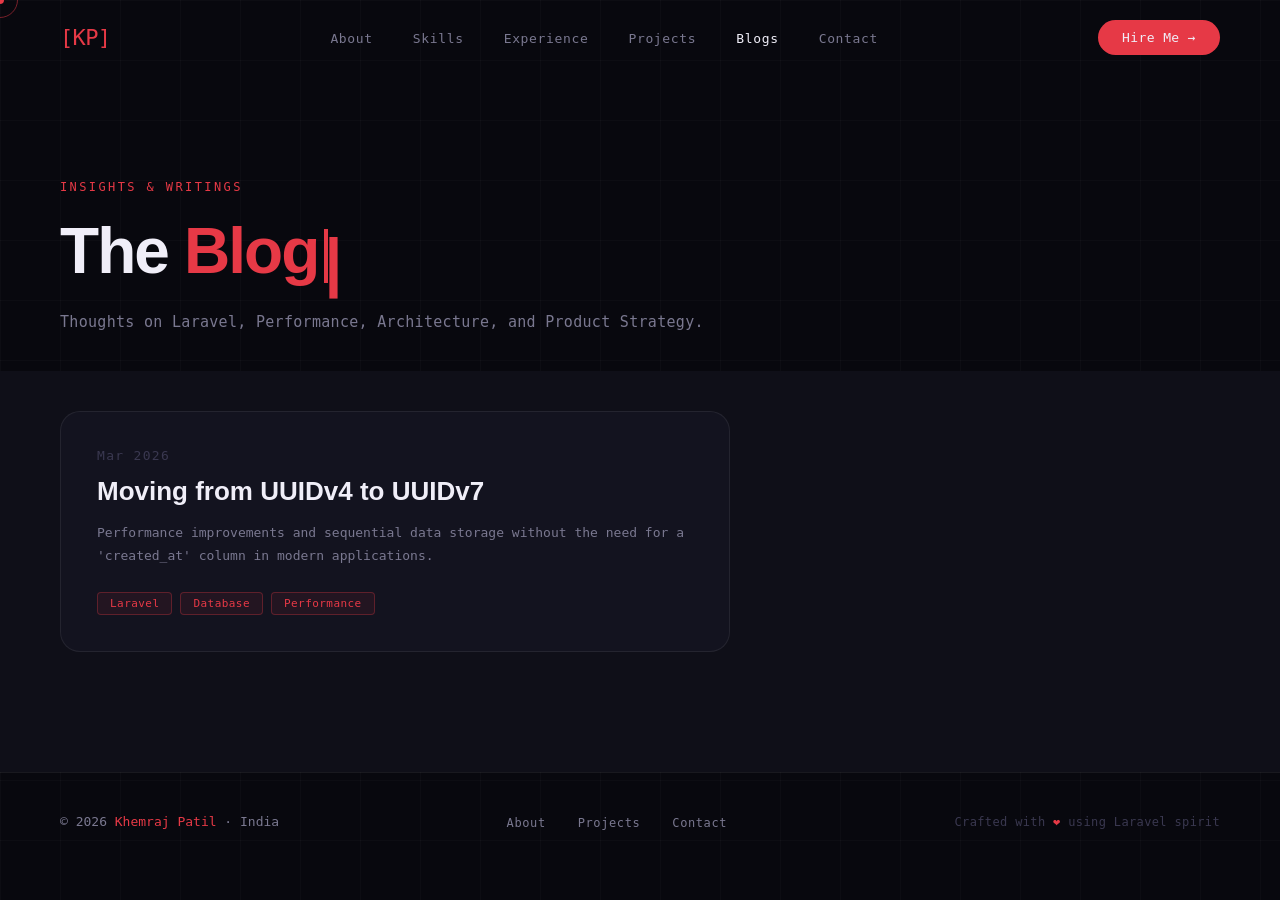
==== blogs.html @ a0c77c77 "Fix:Folder restructer" ====
<!DOCTYPE html>
<html lang="en">

<head>
  <meta charset="UTF-8" />
  <meta name="viewport" content="width=device-width, initial-scale=1.0" />
  <title>Blog — Khemraj Patil</title>
  <link rel="icon" type="image/x-icon" href="/favicon.ico" />

  <!-- ══ SECURITY HEADERS — Fix #6 ══ -->
  <meta http-equiv="X-Content-Type-Options" content="nosniff" />
  <meta http-equiv="X-Frame-Options" content="SAMEORIGIN" />
  <meta http-equiv="Referrer-Policy" content="strict-origin-when-cross-origin" />
  <meta http-equiv="Permissions-Policy" content="camera=(), microphone=(), geolocation=(), payment=()" />
  <meta http-equiv="Content-Security-Policy" content="default-src 'self';
           script-src  'self' 'unsafe-inline' https://cdnjs.cloudflare.com https://fonts.googleapis.com;
           style-src   'self' 'unsafe-inline' https://fonts.googleapis.com https://fonts.gstatic.com;
           font-src    https://fonts.gstatic.com;
           img-src     'self' data:;
           connect-src 'self';
           frame-ancestors 'none';" />
  <!-- Fix #7: robots meta -->
  <meta name="robots" content="index, follow, noarchive" />

  <link rel="preconnect" href="https://fonts.googleapis.com" />
  <link rel="preconnect" href="https://fonts.gstatic.com" crossorigin />
  <link
    href="https://fonts.googleapis.com/css2?family=Syne:wght@400;500;600;700;800&family=DM+Mono:ital,wght@0,300;0,400;0,500;1,300&display=swap"
    rel="stylesheet" />
  <link rel="stylesheet" href="assets/css/style.css">
</head>

<body>

  <!-- Custom Cursor -->
  <div id="cursor-dot"></div>
  <div id="cursor-ring"></div>
  <div id="cursor-label">VIEW</div>

  <!-- MOBILE DRAWER -->
  <div class="nav-drawer" id="nav-drawer">
    <a href="#about" onclick="closeDrawer()">About</a>
    <a href="#skills" onclick="closeDrawer()">Skills</a>
    <a href="#experience" onclick="closeDrawer()">Experience</a>
    <a href="#projects" onclick="closeDrawer()">Projects</a>
    <a href="blogs.html" onclick="closeDrawer()">Blogs</a>
    <a href="#contact" class="drawer-cta" onclick="closeDrawer()">Contact →</a>
  </div>

  <!-- NAVBAR -->
  <nav id="navbar">
    <a href="#hero" class="nav-logo">[KP]</a>
    <ul class="nav-links">
      <li><a href="#about">About</a></li>
      <li><a href="#skills">Skills</a></li>
      <li><a href="#experience">Experience</a></li>
      <li><a href="#projects">Projects</a></li>
      <li><a href="blogs.html" style="color: var(--text);">Blogs</a></li>
      <li><a href="#contact">Contact</a></li>
    </ul>
    <!-- Fix #2: "Hire Me" scrolls to contact form, no raw mailto -->
    <a href="#contact" class="nav-cta">Hire Me →</a>
    <button class="nav-hamburger" id="nav-hamburger" aria-label="Toggle menu" onclick="toggleDrawer()">
      <span></span><span></span><span></span>
    </button>
  </nav>

  <!-- HERO -->
  <section id="hero" style="min-height: 40vh; padding-top: 180px; align-items: start; display: block; padding-bottom: 40px;">
  <div class="hero-eyebrow">Insights & Writings</div>
  <h1 class="hero-title" style="font-size: clamp(32px, 5vw, 64px);">The <span>Blog</span><span class="cursor-blink">|</span></h1>
  <p class="hero-sub">Thoughts on Laravel, Performance, Architecture, and Product Strategy.</p>
</section>

<!-- BLOG LIST -->
<section id="blog-list" style="padding: 40px 60px 120px; background: var(--bg2);">
  <div class="bento-grid">
    <a href="blog/uuid7.html" class="proj-card featured" style="text-decoration: none; display: block; cursor: pointer;">
      <div class="proj-number" style="margin-bottom: 12px; font-size: 13px;">Mar 2026</div>
      <h3 class="proj-title" style="color: var(--text);">Moving from UUIDv4 to UUIDv7</h3>
      <p class="proj-desc">Performance improvements and sequential data storage without the need for a 'created_at' column in modern applications.</p>
      <div class="proj-tags">
        <span class="proj-tag">Laravel</span>
        <span class="proj-tag">Database</span>
        <span class="proj-tag">Performance</span>
      </div>
    </a>
  </div>
</section>
<footer>
    <div class="footer-left">© 2026 <span>Khemraj Patil</span> · India</div>
    <ul class="footer-links">
      <li><a href="#about">About</a></li>
      <li><a href="#projects">Projects</a></li>
      <li><a href="#contact">Contact</a></li>
    </ul>
    <div class="footer-craft">Crafted with <span>❤</span> using Laravel spirit</div>
  </footer>

  <script data-cfasync="false" src="/cdn-cgi/scripts/5c5dd728/cloudflare-static/email-decode.min.js"></script>
  <script src="assets/js/main.js" defer></script>

  </body>

</html>
---- assets/css/style.css ----
:root {
      --red: #E63946;
      --red-glow: rgba(230, 57, 70, 0.25);
      --red-deep: #b02430;
      --bg: #08080E;
      --bg2: #0F0F18;
      --bg3: #13131F;
      --surface: #1A1A28;
      --border: rgba(255, 255, 255, 0.07);
      --border-red: rgba(230, 57, 70, 0.3);
      --text: #F0EEF8;
      --muted: #7A7890;
      --subtle: #3A3850;
      --font-display: 'Syne', sans-serif;
      --font-mono: 'DM Mono', monospace;
    }

    *,
    *::before,
    *::after {
      box-sizing: border-box;
      margin: 0;
      padding: 0;
    }

    html {
      scroll-behavior: smooth;
    }

    body {
      background: var(--bg);
      color: var(--text);
      font-family: var(--font-display);
      cursor: none;
      overflow-x: hidden;
    }

    /* ── CUSTOM CURSOR ── */
    #cursor-dot {
      position: fixed;
      top: 0;
      left: 0;
      z-index: 9999;
      pointer-events: none;
      width: 8px;
      height: 8px;
      background: var(--red);
      border-radius: 50%;
      transform: translate(-50%, -50%);
      transition: transform 0.1s, width 0.2s, height 0.2s;
    }

    #cursor-ring {
      position: fixed;
      top: 0;
      left: 0;
      z-index: 9998;
      pointer-events: none;
      width: 36px;
      height: 36px;
      border: 1.5px solid rgba(230, 57, 70, 0.5);
      border-radius: 50%;
      transform: translate(-50%, -50%);
      transition: width 0.25s, height 0.25s, border-color 0.25s;
    }

    #cursor-label {
      position: fixed;
      top: 0;
      left: 0;
      z-index: 9997;
      pointer-events: none;
      font-family: var(--font-mono);
      font-size: 10px;
      letter-spacing: 0.1em;
      color: var(--red);
      transform: translate(20px, -50%);
      opacity: 0;
      transition: opacity 0.2s;
      white-space: nowrap;
    }

    body.project-hover #cursor-label {
      opacity: 1;
    }

    body.project-hover #cursor-dot {
      width: 0;
      height: 0;
    }

    body.project-hover #cursor-ring {
      width: 70px;
      height: 70px;
      border-color: var(--red);
    }

    /* ── GRID TEXTURE ── */
    body::before {
      content: '';
      position: fixed;
      inset: 0;
      background-image:
        linear-gradient(rgba(255, 255, 255, 0.025) 1px, transparent 1px),
        linear-gradient(90deg, rgba(255, 255, 255, 0.025) 1px, transparent 1px);
      background-size: 60px 60px;
      pointer-events: none;
      z-index: 0;
    }

    /* ── NAVBAR ── */
    nav {
      position: fixed;
      top: 0;
      left: 0;
      right: 0;
      z-index: 100;
      display: flex;
      align-items: center;
      justify-content: space-between;
      padding: 20px 60px;
      transition: background 0.3s, backdrop-filter 0.3s, border-color 0.3s;
      border-bottom: 1px solid transparent;
    }

    nav.scrolled {
      background: rgba(8, 8, 14, 0.82);
      backdrop-filter: blur(20px);
      border-color: var(--border);
    }

    .nav-logo {
      font-family: var(--font-mono);
      font-size: 22px;
      font-weight: 500;
      color: var(--red);
      text-decoration: none;
      letter-spacing: -0.03em;
    }

    .nav-links {
      display: flex;
      align-items: center;
      gap: 40px;
      list-style: none;
    }

    .nav-links a {
      font-family: var(--font-mono);
      font-size: 13px;
      color: var(--muted);
      text-decoration: none;
      letter-spacing: 0.05em;
      transition: color 0.2s;
    }

    .nav-links a:hover {
      color: var(--text);
    }

    .nav-cta {
      font-family: var(--font-mono);
      font-size: 13px;
      color: var(--text);
      background: var(--red);
      border: none;
      padding: 10px 24px;
      border-radius: 999px;
      text-decoration: none;
      letter-spacing: 0.03em;
      cursor: none;
      transition: background 0.2s, box-shadow 0.2s;
    }

    .nav-cta:hover {
      background: var(--red-deep);
      box-shadow: 0 0 24px var(--red-glow);
    }

    /* ── HAMBURGER ── */
    .nav-hamburger {
      display: none;
      flex-direction: column;
      gap: 5px;
      background: none;
      border: none;
      padding: 6px;
      cursor: pointer;
      z-index: 200;
    }

    .nav-hamburger span {
      display: block;
      width: 24px;
      height: 2px;
      background: var(--text);
      border-radius: 2px;
      transition: transform 0.3s, opacity 0.3s;
    }

    .nav-hamburger.open span:nth-child(1) {
      transform: translateY(7px) rotate(45deg);
    }

    .nav-hamburger.open span:nth-child(2) {
      opacity: 0;
    }

    .nav-hamburger.open span:nth-child(3) {
      transform: translateY(-7px) rotate(-45deg);
    }

    /* ── MOBILE DRAWER ── */
    .nav-drawer {
      display: none;
      position: fixed;
      inset: 0;
      background: rgba(8, 8, 14, 0.97);
      backdrop-filter: blur(16px);
      z-index: 150;
      flex-direction: column;
      align-items: center;
      justify-content: center;
      gap: 8px;
      opacity: 0;
      pointer-events: none;
      transition: opacity 0.3s;
    }

    .nav-drawer.open {
      opacity: 1;
      pointer-events: all;
    }

    .nav-drawer a {
      font-family: var(--font-mono);
      font-size: 28px;
      color: var(--muted);
      text-decoration: none;
      padding: 14px 40px;
      border-radius: 10px;
      transition: color 0.2s, background 0.2s;
      letter-spacing: 0.04em;
      cursor: pointer;
    }

    .nav-drawer a:hover {
      color: var(--red);
      background: rgba(230, 57, 70, 0.06);
    }

    .nav-drawer .drawer-cta {
      font-family: var(--font-mono);
      font-size: 16px;
      color: var(--text);
      background: var(--red);
      padding: 14px 40px;
      border-radius: 999px;
      margin-top: 24px;
      font-size: 16px;
      transition: background 0.2s;
      cursor: pointer;
    }

    .nav-drawer .drawer-cta:hover {
      background: var(--red-deep);
    }

    /* ── SECTIONS ── */
    section {
      position: relative;
      z-index: 1;
    }

    /* ── HERO ── */
    #hero {
      min-height: 100vh;
      display: grid;
      grid-template-columns: 1fr 1fr;
      align-items: center;
      padding: 140px 60px 80px;
      position: relative;
      overflow: hidden;
      gap: 40px;
    }

    .hero-left {
      display: flex;
      flex-direction: column;
      justify-content: center;
      z-index: 2;
    }

    .hero-canvas-wrap {
      position: relative;
      width: 100%;
      height: 100%;
      min-height: 540px;
      display: flex;
      align-items: center;
      justify-content: center;
    }

    #hero-3d {
      width: 100%;
      height: 100%;
      position: absolute;
      inset: 0;
      display: block;
    }

    .canvas-label {
      position: absolute;
      font-family: var(--font-mono);
      font-size: 11px;
      color: var(--muted);
      letter-spacing: 0.08em;
      pointer-events: none;
      white-space: nowrap;
      opacity: 0;
      animation: floatIn 1s ease forwards;
    }

    .canvas-label.tl {
      top: 18%;
      left: 4%;
      animation-delay: 1.6s;
    }

    .canvas-label.tr {
      top: 12%;
      right: 6%;
      animation-delay: 2.0s;
    }

    .canvas-label.bl {
      bottom: 20%;
      left: 2%;
      animation-delay: 2.3s;
    }

    .canvas-label.br {
      bottom: 14%;
      right: 4%;
      animation-delay: 1.9s;
    }

    .canvas-label.ml {
      top: 50%;
      left: 0%;
      animation-delay: 2.5s;
    }

    @keyframes floatIn {
      from {
        opacity: 0;
        transform: translateY(8px)
      }

      to {
        opacity: 1;
        transform: translateY(0)
      }
    }

    .pulse-ring {
      position: absolute;
      border-radius: 50%;
      border: 1px solid rgba(230, 57, 70, 0.12);
      pointer-events: none;
      animation: pulseRing 3s ease-in-out infinite;
    }

    .pulse-ring:nth-child(1) {
      width: 340px;
      height: 340px;
      animation-delay: 0s;
    }

    .pulse-ring:nth-child(2) {
      width: 460px;
      height: 460px;
      animation-delay: 1s;
    }

    .pulse-ring:nth-child(3) {
      width: 580px;
      height: 580px;
      animation-delay: 2s;
    }

    @keyframes pulseRing {

      0%,
      100% {
        opacity: .4;
        transform: scale(1)
      }

      50% {
        opacity: .1;
        transform: scale(1.04)
      }
    }

    .hero-eyebrow {
      font-family: var(--font-mono);
      font-size: 12px;
      letter-spacing: 0.2em;
      color: var(--red);
      text-transform: uppercase;
      margin-bottom: 24px;
      opacity: 0;
      animation: fadeUp 0.6s ease forwards 0.2s;
    }

    .hero-title {
      font-size: clamp(42px, 7vw, 90px);
      font-weight: 800;
      line-height: 1.05;
      letter-spacing: -0.03em;
      max-width: 800px;
      opacity: 0;
      animation: fadeUp 0.6s ease forwards 0.4s;
    }

    .hero-title span {
      color: var(--red);
    }

    .cursor-blink {
      display: inline-block;
      width: 4px;
      height: 0.85em;
      background: var(--red);
      vertical-align: middle;
      margin-left: 6px;
      animation: blink 1s step-end infinite;
    }

    @keyframes blink {

      0%,
      100% {
        opacity: 1
      }

      50% {
        opacity: 0
      }
    }

    .hero-sub {
      font-family: var(--font-mono);
      font-size: 15px;
      color: var(--muted);
      margin-top: 28px;
      letter-spacing: 0.02em;
      opacity: 0;
      animation: fadeUp 0.6s ease forwards 0.6s;
    }

    .hero-sub span {
      color: var(--text);
      border-bottom: 1px solid var(--subtle);
    }

    /* Terminal */
    .terminal {
      margin-top: 48px;
      background: var(--bg2);
      border: 1px solid var(--border);
      border-radius: 12px;
      max-width: 560px;
      overflow: hidden;
      opacity: 0;
      animation: fadeUp 0.6s ease forwards 0.8s;
    }

    .terminal-bar {
      display: flex;
      align-items: center;
      gap: 8px;
      padding: 12px 16px;
      background: var(--bg3);
      border-bottom: 1px solid var(--border);
    }

    .dot {
      width: 11px;
      height: 11px;
      border-radius: 50%;
    }

    .dot-r {
      background: #FF5F57;
    }

    .dot-y {
      background: #FEBC2E;
    }

    .dot-g {
      background: #28C840;
    }

    .terminal-title {
      font-family: var(--font-mono);
      font-size: 11px;
      color: var(--muted);
      margin: 0 auto;
      letter-spacing: 0.05em;
    }

    .terminal-body {
      padding: 20px 24px;
      font-family: var(--font-mono);
      font-size: 13px;
      line-height: 2;
    }

    .t-prompt {
      color: var(--red);
    }

    .t-cmd {
      color: #A8D8EA;
    }

    .t-ok {
      color: #4ADE80;
    }

    .t-info {
      color: var(--muted);
    }

    .t-line {
      display: flex;
      align-items: center;
      gap: 8px;
    }

    .t-line.hidden {
      opacity: 0;
      animation: fadeIn 0.3s forwards;
    }

    @keyframes fadeIn {
      to {
        opacity: 1;
      }
    }

    /* Badges */
    .hero-badges {
      display: flex;
      flex-wrap: wrap;
      gap: 10px;
      margin-top: 40px;
      opacity: 0;
      animation: fadeUp 0.6s ease forwards 1s;
    }

    .badge {
      font-family: var(--font-mono);
      font-size: 12px;
      color: var(--muted);
      border: 1px solid var(--border);
      padding: 6px 16px;
      border-radius: 999px;
      letter-spacing: 0.04em;
      transition: color 0.2s, border-color 0.2s;
    }

    .badge:hover {
      color: var(--red);
      border-color: var(--border-red);
    }

    .hero-ctas {
      display: flex;
      gap: 16px;
      margin-top: 40px;
      opacity: 0;
      animation: fadeUp 0.6s ease forwards 1.1s;
    }

    .btn-primary {
      font-family: var(--font-mono);
      font-size: 13px;
      color: var(--text);
      background: var(--red);
      border: none;
      padding: 14px 32px;
      border-radius: 999px;
      text-decoration: none;
      letter-spacing: 0.03em;
      cursor: none;
      transition: background 0.2s, box-shadow 0.2s;
    }

    .btn-primary:hover {
      background: var(--red-deep);
      box-shadow: 0 0 30px var(--red-glow);
    }

    .btn-outline {
      font-family: var(--font-mono);
      font-size: 13px;
      color: var(--text);
      background: transparent;
      border: 1px solid var(--border);
      padding: 14px 32px;
      border-radius: 999px;
      text-decoration: none;
      letter-spacing: 0.03em;
      cursor: none;
      transition: border-color 0.2s, color 0.2s;
    }

    .btn-outline:hover {
      border-color: var(--border-red);
      color: var(--red);
    }

    .scroll-hint {
      position: absolute;
      bottom: 40px;
      left: 60px;
      font-family: var(--font-mono);
      font-size: 11px;
      color: var(--muted);
      letter-spacing: 0.15em;
      text-transform: uppercase;
      display: flex;
      align-items: center;
      gap: 10px;
    }

    .scroll-line {
      width: 40px;
      height: 1px;
      background: var(--muted);
    }

    @keyframes fadeUp {
      from {
        opacity: 0;
        transform: translateY(24px)
      }

      to {
        opacity: 1;
        transform: translateY(0)
      }
    }

    /* ── ABOUT ── */
    #about {
      padding: 120px 60px;
      display: grid;
      grid-template-columns: 1fr 1fr;
      gap: 80px;
      align-items: center;
    }

    .about-avatar-wrap {
      position: relative;
      display: flex;
      justify-content: center;
    }

    .about-avatar {
      width: 340px;
      height: 420px;
      border-radius: 20px;
      background: var(--surface);
      border: 1px solid var(--border-red);
      display: flex;
      align-items: center;
      justify-content: center;
      position: relative;
      overflow: hidden;
    }

    .about-avatar::before {
      content: '';
      position: absolute;
      inset: 0;
      background: radial-gradient(circle at 50% 30%, rgba(230, 57, 70, 0.15) 0%, transparent 70%);
    }

    .avatar-initials {
      font-size: 80px;
      font-weight: 800;
      color: var(--red);
      opacity: 0.35;
      letter-spacing: -0.05em;
    }

    .about-accent {
      position: absolute;
      width: 120px;
      height: 120px;
      border: 2px solid var(--border-red);
      border-radius: 16px;
      bottom: -20px;
      right: -20px;
    }

    .section-tag {
      font-family: var(--font-mono);
      font-size: 11px;
      letter-spacing: 0.2em;
      color: var(--red);
      text-transform: uppercase;
      margin-bottom: 20px;
    }

    .section-title {
      font-size: clamp(32px, 4vw, 52px);
      font-weight: 800;
      line-height: 1.1;
      letter-spacing: -0.02em;
      margin-bottom: 24px;
    }

    .about-bio {
      font-size: 16px;
      color: var(--muted);
      line-height: 1.9;
      margin-bottom: 20px;
      font-family: var(--font-mono);
      font-weight: 300;
    }

    .about-bio strong {
      color: var(--text);
      font-weight: 500;
    }

    .stats-row {
      display: flex;
      gap: 40px;
      margin-top: 40px;
      padding-top: 40px;
      border-top: 1px solid var(--border);
    }

    .stat-number {
      font-size: 40px;
      font-weight: 800;
      color: var(--red);
      line-height: 1;
      letter-spacing: -0.03em;
    }

    .stat-label {
      font-family: var(--font-mono);
      font-size: 12px;
      color: var(--muted);
      margin-top: 6px;
      letter-spacing: 0.05em;
    }

    .attended-badge {
      display: inline-flex;
      align-items: center;
      gap: 8px;
      background: rgba(230, 57, 70, 0.08);
      border: 1px solid var(--border-red);
      padding: 8px 16px;
      border-radius: 999px;
      font-family: var(--font-mono);
      font-size: 12px;
      color: var(--red);
      margin-top: 24px;
    }

    /* ── SKILLS ── */
    #skills {
      padding: 120px 60px;
      background: var(--bg2);
    }

    .skills-header {
      text-align: center;
      margin-bottom: 64px;
    }

    .skills-grid {
      display: grid;
      grid-template-columns: repeat(3, 1fr);
      gap: 20px;
    }

    .skill-card {
      background: var(--bg3);
      border: 1px solid var(--border);
      border-radius: 16px;
      padding: 28px;
      transition: border-color 0.3s, transform 0.3s;
    }

    .skill-card:hover {
      border-color: var(--border-red);
      transform: translateY(-4px);
    }

    .skill-card-title {
      font-family: var(--font-mono);
      font-size: 11px;
      letter-spacing: 0.2em;
      color: var(--red);
      text-transform: uppercase;
      margin-bottom: 20px;
    }

    .skill-chips {
      display: flex;
      flex-wrap: wrap;
      gap: 8px;
    }

    .chip {
      font-family: var(--font-mono);
      font-size: 12px;
      color: var(--text);
      background: var(--surface);
      border: 1px solid var(--border);
      padding: 5px 14px;
      border-radius: 6px;
      letter-spacing: 0.02em;
    }

    .skill-card.wide {
      grid-column: span 2;
    }

    /* ── EXPERIENCE ── */
    #experience {
      padding: 120px 60px;
    }

    .exp-grid {
      display: grid;
      grid-template-columns: 280px 1fr;
      gap: 80px;
      margin-top: 64px;
    }

    .exp-timeline {
      position: relative;
    }

    .exp-timeline::before {
      content: '';
      position: absolute;
      left: 0;
      top: 8px;
      bottom: 0;
      width: 1px;
      background: var(--border);
    }

    .exp-item {
      position: relative;
      padding-left: 32px;
      margin-bottom: 56px;
      cursor: pointer;
    }

    .exp-item::before {
      content: '';
      position: absolute;
      left: -5px;
      top: 8px;
      width: 10px;
      height: 10px;
      border-radius: 50%;
      background: var(--bg);
      border: 2px solid var(--border);
      transition: border-color 0.3s;
    }

    .exp-item.active::before {
      border-color: var(--red);
      background: var(--red);
    }

    .exp-date {
      font-family: var(--font-mono);
      font-size: 12px;
      color: var(--muted);
      margin-bottom: 6px;
      letter-spacing: 0.04em;
    }

    .exp-role {
      font-size: 16px;
      font-weight: 700;
      margin-bottom: 4px;
      transition: color 0.2s;
    }

    .exp-role:hover {
      color: var(--red);
    }

    .exp-company {
      font-family: var(--font-mono);
      font-size: 13px;
      color: var(--muted);
    }

    .exp-detail {
      background: var(--bg2);
      border: 1px solid var(--border);
      border-radius: 20px;
      padding: 48px;
    }

    .exp-detail-title {
      font-size: 28px;
      font-weight: 800;
      margin-bottom: 8px;
      letter-spacing: -0.02em;
    }

    .exp-detail-company {
      font-family: var(--font-mono);
      font-size: 14px;
      color: var(--red);
      margin-bottom: 8px;
    }

    .exp-detail-period {
      font-family: var(--font-mono);
      font-size: 12px;
      color: var(--muted);
      margin-bottom: 36px;
      letter-spacing: 0.04em;
    }

    .exp-bullets {
      list-style: none;
    }

    .exp-bullets li {
      font-family: var(--font-mono);
      font-size: 14px;
      color: var(--muted);
      line-height: 1.8;
      padding: 10px 0;
      border-bottom: 1px solid var(--border);
      display: flex;
      gap: 12px;
      font-weight: 300;
    }

    .exp-bullets li::before {
      content: '▹';
      color: var(--red);
      flex-shrink: 0;
    }

    .exp-bullets strong {
      color: var(--text);
      font-weight: 400;
    }

    /* ── PROJECTS ── */
    #projects {
      padding: 120px 60px;
      background: var(--bg2);
    }

    .projects-header {
      margin-bottom: 64px;
    }

    .bento-grid {
      display: grid;
      grid-template-columns: repeat(12, 1fr);
      gap: 16px;
    }

    .proj-card {
      background: var(--bg3);
      border: 1px solid var(--border);
      border-radius: 20px;
      padding: 36px;
      transition: border-color 0.3s, transform 0.3s, box-shadow 0.3s;
      position: relative;
      overflow: hidden;
      cursor: none;
    }

    .proj-card::before {
      content: '';
      position: absolute;
      inset: 0;
      background: linear-gradient(135deg, rgba(230, 57, 70, 0) 0%, rgba(230, 57, 70, 0.06) 100%);
      opacity: 0;
      transition: opacity 0.3s;
    }

    .proj-card:hover {
      border-color: var(--border-red);
      transform: translateY(-6px);
      box-shadow: 0 20px 60px rgba(0, 0, 0, 0.5);
    }

    .proj-card:hover::before {
      opacity: 1;
    }

    .proj-card.featured {
      grid-column: span 7;
    }

    .proj-card.normal {
      grid-column: span 5;
    }

    .proj-card.half {
      grid-column: span 6;
    }

    .proj-number {
      font-family: var(--font-mono);
      font-size: 11px;
      color: var(--subtle);
      letter-spacing: 0.1em;
      margin-bottom: 20px;
    }

    .proj-title {
      font-size: 20px;
      font-weight: 700;
      margin-bottom: 12px;
      line-height: 1.3;
    }

    .proj-card.featured .proj-title {
      font-size: 26px;
    }

    .proj-desc {
      font-family: var(--font-mono);
      font-size: 13px;
      color: var(--muted);
      line-height: 1.8;
      font-weight: 300;
      margin-bottom: 24px;
    }

    .proj-tags {
      display: flex;
      flex-wrap: wrap;
      gap: 8px;
      margin-top: auto;
    }

    .proj-tag {
      font-family: var(--font-mono);
      font-size: 11px;
      color: var(--red);
      background: rgba(230, 57, 70, 0.08);
      border: 1px solid var(--border-red);
      padding: 4px 12px;
      border-radius: 4px;
      letter-spacing: 0.04em;
    }

    /* Fix #4: dead-link / coming-soon styling */
    .proj-link-soon {
      font-family: var(--font-mono);
      font-size: 13px;
      color: var(--subtle);
      margin-top: 20px;
      display: inline-flex;
      align-items: center;
      gap: 6px;
      letter-spacing: 0.03em;
      cursor: default;
      text-decoration: none;
      position: relative;
    }

    .proj-link-soon .soon-pill {
      font-size: 10px;
      background: rgba(255, 255, 255, 0.05);
      border: 1px solid var(--border);
      padding: 2px 8px;
      border-radius: 999px;
      color: var(--muted);
      letter-spacing: 0.08em;
    }

    .proj-link-live {
      font-family: var(--font-mono);
      font-size: 13px;
      color: var(--red);
      text-decoration: none;
      margin-top: 20px;
      display: inline-flex;
      align-items: center;
      gap: 6px;
      letter-spacing: 0.03em;
      transition: gap 0.2s;
    }

    .proj-link-live:hover {
      gap: 10px;
    }

    /* ── SERVICES ── */
    #services {
      padding: 120px 60px;
    }

    .services-grid {
      display: grid;
      grid-template-columns: repeat(4, 1fr);
      gap: 20px;
      margin-top: 64px;
    }

    .service-card {
      background: var(--bg2);
      border: 1px solid var(--border);
      border-radius: 20px;
      padding: 36px 28px;
      transition: border-color 0.3s, transform 0.3s;
    }

    .service-card:hover {
      border-color: var(--border-red);
      transform: translateY(-4px);
    }

    .service-icon {
      width: 48px;
      height: 48px;
      background: rgba(230, 57, 70, 0.1);
      border: 1px solid var(--border-red);
      border-radius: 12px;
      display: flex;
      align-items: center;
      justify-content: center;
      font-size: 22px;
      margin-bottom: 24px;
    }

    .service-title {
      font-size: 16px;
      font-weight: 700;
      margin-bottom: 12px;
    }

    .service-desc {
      font-family: var(--font-mono);
      font-size: 13px;
      color: var(--muted);
      line-height: 1.8;
      font-weight: 300;
    }

    /* ── EDUCATION ── */
    #education {
      padding: 80px 60px;
      background: var(--bg2);
    }

    .edu-cards {
      display: grid;
      grid-template-columns: 1fr 1fr;
      gap: 20px;
      margin-top: 48px;
    }

    .edu-card {
      background: var(--bg3);
      border: 1px solid var(--border);
      border-radius: 16px;
      padding: 32px;
      transition: border-color 0.3s;
    }

    .edu-card:hover {
      border-color: var(--border-red);
    }

    .edu-degree {
      font-size: 18px;
      font-weight: 700;
      margin-bottom: 6px;
    }

    .edu-school {
      font-family: var(--font-mono);
      font-size: 13px;
      color: var(--red);
      margin-bottom: 8px;
    }

    .edu-year {
      font-family: var(--font-mono);
      font-size: 12px;
      color: var(--muted);
      letter-spacing: 0.05em;
    }

    /* ── CONTACT ── */
    #contact {
      padding: 120px 60px;
      display: grid;
      grid-template-columns: 1fr 1fr;
      gap: 80px;
      align-items: start;
    }

    .contact-heading {
      font-size: clamp(36px, 5vw, 66px);
      font-weight: 800;
      line-height: 1.05;
      letter-spacing: -0.03em;
      margin-bottom: 32px;
    }

    .contact-heading span {
      display: block;
      background: linear-gradient(90deg, var(--red), #ff8c94);
      -webkit-background-clip: text;
      -webkit-text-fill-color: transparent;
      background-clip: text;
      animation: shimmer 3s linear infinite;
      background-size: 200%;
    }

    @keyframes shimmer {
      0% {
        background-position: 0%
      }

      100% {
        background-position: 200%
      }
    }

    .contact-info {
      display: flex;
      flex-direction: column;
      gap: 16px;
    }

    .contact-link {
      display: flex;
      align-items: center;
      gap: 16px;
      font-family: var(--font-mono);
      font-size: 14px;
      color: var(--muted);
      text-decoration: none;
      padding: 16px 20px;
      border: 1px solid var(--border);
      border-radius: 12px;
      transition: border-color 0.2s, color 0.2s;
      letter-spacing: 0.02em;
    }

    .contact-link:hover {
      border-color: var(--border-red);
      color: var(--text);
    }

    .contact-link-icon {
      width: 36px;
      height: 36px;
      background: rgba(230, 57, 70, 0.08);
      border-radius: 8px;
      display: flex;
      align-items: center;
      justify-content: center;
      font-size: 16px;
      flex-shrink: 0;
    }

    /* Fix #5: professional domain email display */
    .contact-email-display {
      font-family: var(--font-mono);
      font-size: 13px;
    }

    /* Fix #3: contact form security styles */
    .contact-form {
      display: flex;
      flex-direction: column;
      gap: 16px;
    }

    .form-field {
      display: flex;
      flex-direction: column;
      gap: 8px;
    }

    .form-label {
      font-family: var(--font-mono);
      font-size: 12px;
      color: var(--muted);
      letter-spacing: 0.05em;
      text-transform: uppercase;
    }

    .form-input,
    .form-textarea {
      background: var(--bg2);
      border: 1px solid var(--border);
      border-radius: 10px;
      padding: 14px 16px;
      font-family: var(--font-mono);
      font-size: 14px;
      color: var(--text);
      outline: none;
      transition: border-color 0.2s;
      width: 100%;
    }

    .form-input:focus,
    .form-textarea:focus {
      border-color: var(--border-red);
    }

    .form-input.error,
    .form-textarea.error {
      border-color: var(--red);
    }

    .form-error-msg {
      font-family: var(--font-mono);
      font-size: 11px;
      color: var(--red);
      margin-top: 4px;
      display: none;
    }

    .form-error-msg.show {
      display: block;
    }

    .form-textarea {
      min-height: 120px;
      resize: vertical;
    }

    /* honeypot field — hidden from humans, visible to bots (Fix #3) */
    .form-honeypot {
      position: absolute;
      left: -9999px;
      top: -9999px;
      opacity: 0;
      height: 0;
      width: 0;
      overflow: hidden;
    }

    .form-footer {
      display: flex;
      align-items: center;
      justify-content: space-between;
      gap: 12px;
      flex-wrap: wrap;
    }

    .form-note {
      font-family: var(--font-mono);
      font-size: 11px;
      color: var(--subtle);
      letter-spacing: 0.04em;
    }

    .form-note span {
      color: var(--muted);
    }

    .form-btn {
      font-family: var(--font-mono);
      font-size: 14px;
      color: var(--text);
      background: var(--red);
      border: none;
      padding: 14px 32px;
      border-radius: 10px;
      cursor: pointer;
      letter-spacing: 0.05em;
      transition: background 0.2s, box-shadow 0.2s;
    }

    .form-btn:hover {
      background: var(--red-deep);
      box-shadow: 0 0 30px var(--red-glow);
    }

    .form-btn:disabled {
      background: var(--subtle);
      cursor: not-allowed;
      box-shadow: none;
    }

    .form-success {
      display: none;
      text-align: center;
      padding: 40px 20px;
      font-family: var(--font-mono);
      color: #4ADE80;
      font-size: 14px;
      line-height: 2;
    }

    .form-success.show {
      display: block;
    }

    /* Fix #8: professional email note */
    .domain-email-note {
      font-family: var(--font-mono);
      font-size: 11px;
      color: var(--subtle);
      margin-top: 8px;
      letter-spacing: 0.04em;
    }

    .domain-email-note span {
      color: var(--red);
    }

    /* ── FOOTER ── */
    footer {
      padding: 40px 60px;
      border-top: 1px solid var(--border);
      display: flex;
      align-items: center;
      justify-content: space-between;
      position: relative;
      z-index: 1;
    }

    .footer-left {
      font-family: var(--font-mono);
      font-size: 13px;
      color: var(--muted);
    }

    .footer-left span {
      color: var(--red);
    }

    .footer-links {
      display: flex;
      gap: 32px;
      list-style: none;
    }

    .footer-links a {
      font-family: var(--font-mono);
      font-size: 12px;
      color: var(--muted);
      text-decoration: none;
      letter-spacing: 0.05em;
      transition: color 0.2s;
    }

    .footer-links a:hover {
      color: var(--red);
    }

    .footer-craft {
      font-family: var(--font-mono);
      font-size: 12px;
      color: var(--subtle);
      letter-spacing: 0.03em;
    }

    .footer-craft span {
      color: var(--red);
    }

    /* ── SCROLL REVEAL ── */
    .reveal {
      opacity: 0;
      transform: translateY(32px);
      transition: opacity 0.7s ease, transform 0.7s ease;
    }

    .reveal.visible {
      opacity: 1;
      transform: translateY(0);
    }

    /* ══════════════════════════════════════
     RESPONSIVE SYSTEM
     xs  < 480px   small mobile
     sm  480–639px mobile
     md  640–767px large mobile
     lg  768–1023px tablet
     xl  1024–1279px laptop
     2xl 1280px+ desktop (base)
  ══════════════════════════════════════ */

    @media (max-width: 1279px) {
      nav {
        padding: 18px 48px;
      }

      #hero {
        padding: 130px 48px 70px;
        gap: 32px;
      }

      #about,
      #contact {
        padding: 100px 48px;
        gap: 60px;
      }

      #skills,
      #projects,
      #services,
      #experience,
      #education {
        padding: 100px 48px;
      }

      footer {
        padding: 36px 48px;
      }

      .hero-canvas-wrap {
        min-height: 480px;
      }

      .services-grid {
        grid-template-columns: repeat(2, 1fr);
      }
    }

    @media (max-width: 1023px) {
      nav {
        padding: 16px 32px;
      }

      .nav-links,
      .nav-cta {
        display: none;
      }

      .nav-hamburger {
        display: flex;
      }

      .nav-drawer {
        display: flex;
      }

      #hero {
        grid-template-columns: 1fr;
        padding: 120px 32px 60px;
        gap: 0;
      }

      .hero-canvas-wrap {
        min-height: 380px;
        margin-top: 40px;
      }

      .hero-title {
        font-size: clamp(38px, 6vw, 60px);
      }

      #about {
        padding: 80px 32px;
        grid-template-columns: 1fr;
        gap: 48px;
      }

      #skills,
      #experience,
      #projects,
      #services,
      #education {
        padding: 80px 32px;
      }

      #contact {
        padding: 80px 32px;
        grid-template-columns: 1fr;
        gap: 48px;
      }

      footer {
        padding: 32px;
        flex-direction: column;
        gap: 20px;
        text-align: center;
      }

      .footer-links {
        justify-content: center;
      }

      .skills-grid {
        grid-template-columns: repeat(2, 1fr);
      }

      .skill-card.wide {
        grid-column: span 2;
      }

      .services-grid {
        grid-template-columns: repeat(2, 1fr);
      }

      .edu-cards {
        grid-template-columns: 1fr 1fr;
      }

      .exp-grid {
        grid-template-columns: 1fr;
        gap: 40px;
      }

      .exp-detail {
        padding: 32px;
      }

      .proj-card.featured,
      .proj-card.normal,
      .proj-card.half {
        grid-column: span 12;
      }

      .about-avatar {
        width: 100%;
        height: 340px;
        max-width: 400px;
        margin: 0 auto;
      }

      .about-avatar-wrap {
        justify-content: center;
      }

      .stats-row {
        gap: 32px;
      }

      .section-title {
        font-size: clamp(28px, 4vw, 44px);
      }
    }

    @media (max-width: 767px) {
      #hero {
        padding: 110px 24px 48px;
      }

      #about,
      #contact {
        padding: 72px 24px;
      }

      #skills,
      #projects,
      #services,
      #experience,
      #education {
        padding: 72px 24px;
      }

      footer {
        padding: 28px 24px;
      }

      .hero-title {
        font-size: clamp(32px, 8vw, 52px);
      }

      .hero-canvas-wrap {
        min-height: 320px;
        margin-top: 32px;
      }

      .terminal {
        max-width: 100%;
      }

      .hero-ctas {
        flex-direction: column;
        gap: 12px;
      }

      .btn-primary,
      .btn-outline {
        text-align: center;
        width: 100%;
        padding: 14px 24px;
      }

      .scroll-hint {
        left: 24px;
        bottom: 28px;
      }

      .skills-grid {
        grid-template-columns: 1fr;
      }

      .skill-card.wide {
        grid-column: span 1;
      }

      .services-grid {
        grid-template-columns: 1fr;
      }

      .edu-cards {
        grid-template-columns: 1fr;
      }

      .bento-grid {
        gap: 12px;
      }

      .proj-card {
        padding: 24px;
      }

      .stats-row {
        flex-direction: row;
        flex-wrap: wrap;
        gap: 24px;
      }

      .stat-number {
        font-size: 32px;
      }

      .about-avatar {
        height: 260px;
      }

      .exp-detail {
        padding: 24px;
      }

      .exp-bullets li {
        font-size: 13px;
      }

      .contact-heading {
        font-size: clamp(28px, 8vw, 44px);
      }

      footer {
        flex-direction: column;
        gap: 16px;
        text-align: center;
      }

      .footer-links {
        gap: 20px;
      }
    }

    @media (max-width: 639px) {
      nav {
        padding: 14px 20px;
      }

      .nav-logo {
        font-size: 18px;
      }

      #hero {
        padding: 100px 20px 40px;
      }

      #about,
      #contact {
        padding: 60px 20px;
      }

      #skills,
      #projects,
      #services,
      #experience,
      #education {
        padding: 60px 20px;
      }

      footer {
        padding: 24px 20px;
      }

      .hero-eyebrow {
        font-size: 10px;
      }

      .hero-title {
        font-size: clamp(28px, 9vw, 42px);
      }

      .hero-sub {
        font-size: 13px;
      }

      .hero-canvas-wrap {
        min-height: 280px;
      }

      .terminal {
        border-radius: 10px;
      }

      .terminal-body {
        padding: 16px 18px;
        font-size: 12px;
      }

      .section-title {
        font-size: clamp(24px, 7vw, 36px);
      }

      .section-tag {
        font-size: 10px;
      }

      .skill-card,
      .service-card,
      .edu-card {
        padding: 20px;
      }

      .stats-row {
        flex-direction: column;
        gap: 20px;
      }

      .proj-card.featured .proj-title {
        font-size: 20px;
      }

      .proj-desc {
        font-size: 12px;
      }

      .exp-detail {
        padding: 20px;
      }

      .form-footer {
        flex-direction: column;
        align-items: flex-start;
      }

      .form-btn {
        width: 100%;
        text-align: center;
      }
    }

    @media (max-width: 479px) {
      nav {
        padding: 12px 16px;
      }

      #hero {
        padding: 90px 16px 36px;
      }

      #about,
      #contact {
        padding: 52px 16px;
      }

      #skills,
      #projects,
      #services,
      #experience,
      #education {
        padding: 52px 16px;
      }

      footer {
        padding: 20px 16px;
      }

      .hero-title {
        font-size: clamp(24px, 10vw, 36px);
      }

      .hero-canvas-wrap {
        min-height: 240px;
      }

      .hero-badges {
        gap: 7px;
      }

      .badge {
        font-size: 11px;
        padding: 5px 12px;
      }

      .section-title {
        font-size: clamp(22px, 8vw, 30px);
      }

      .pulse-ring:nth-child(1) {
        width: 200px;
        height: 200px;
      }

      .pulse-ring:nth-child(2) {
        width: 280px;
        height: 280px;
      }

      .pulse-ring:nth-child(3) {
        width: 340px;
        height: 340px;
      }

      .contact-link {
        padding: 12px 14px;
        font-size: 12px;
      }

      .footer-links {
        flex-wrap: wrap;
        gap: 14px;
        justify-content: center;
      }

      .exp-detail-title {
        font-size: 20px;
      }

      .exp-detail {
        padding: 16px;
      }
    }

    /* ── TOUCH: hide custom cursor (Fix #2 supplementary) ── */
    @media (hover: none) and (pointer: coarse) {

      #cursor-dot,
      #cursor-ring,
      #cursor-label {
        display: none;
      }

      body {
        cursor: auto;
      }

      a,
      button,
      [data-project] {
        cursor: pointer;
      }

      .nav-cta,
      .btn-primary,
      .btn-outline,
      .form-btn {
        cursor: pointer;
      }
    }

    @media (prefers-reduced-motion: reduce) {

      *,
      *::before,
      *::after {
        animation: none !important;
        transition: none !important;
      }
    }
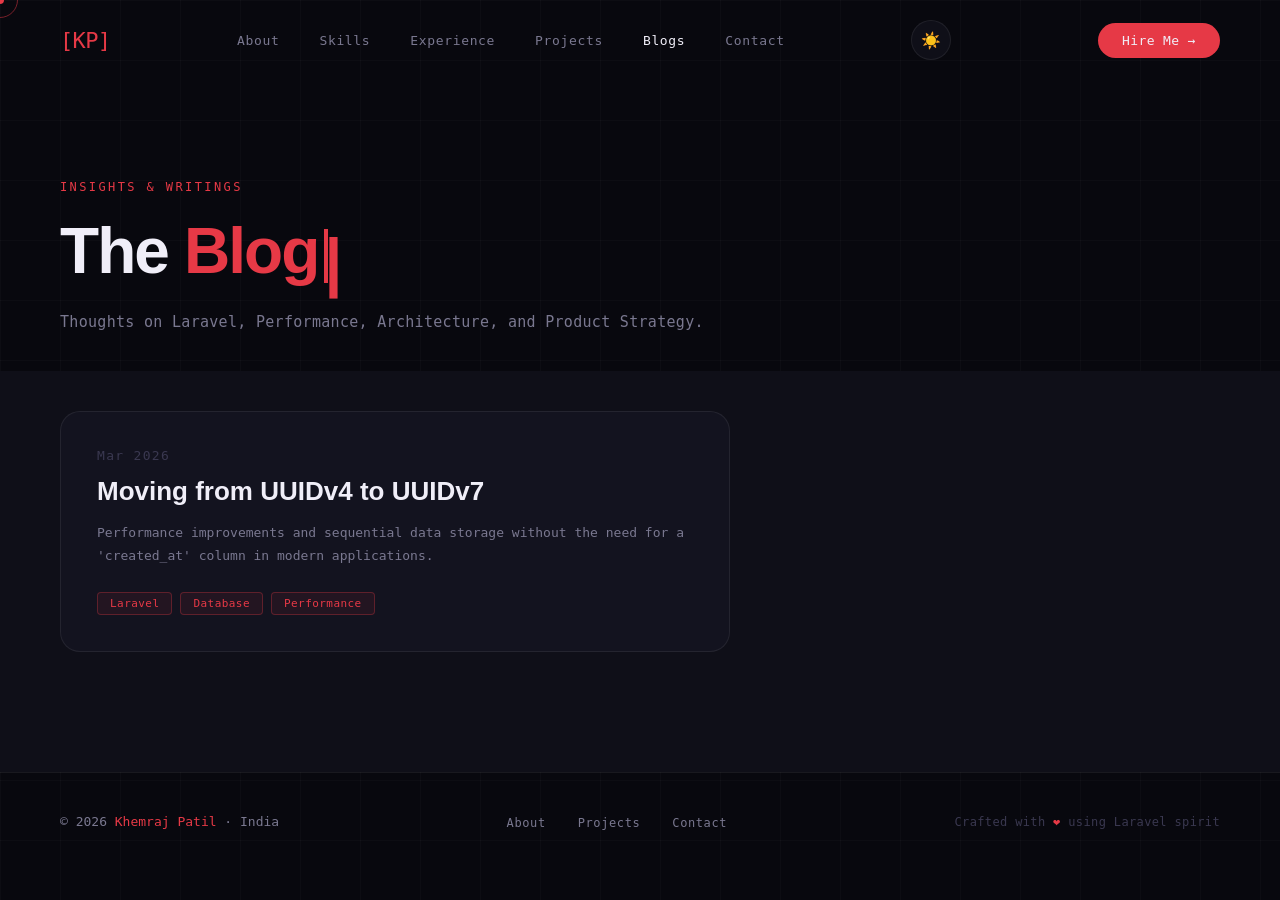
==== commit 7a20ccb0: "Fix: Dark mode and light mode" ====
--- a/blogs.html
+++ b/blogs.html
@@ -28,6 +28,13 @@
     href="https://fonts.googleapis.com/css2?family=Syne:wght@400;500;600;700;800&family=DM+Mono:ital,wght@0,300;0,400;0,500;1,300&display=swap"
     rel="stylesheet" />
   <link rel="stylesheet" href="assets/css/style.css">
+  <script>
+    (function () {
+      if (localStorage.getItem('theme') === 'light') {
+        document.documentElement.classList.add('light-mode');
+      }
+    })();
+  </script>
 </head>
 
 <body>
@@ -39,27 +46,31 @@
 
   <!-- MOBILE DRAWER -->
   <div class="nav-drawer" id="nav-drawer">
-    <a href="#about" onclick="closeDrawer()">About</a>
-    <a href="#skills" onclick="closeDrawer()">Skills</a>
-    <a href="#experience" onclick="closeDrawer()">Experience</a>
-    <a href="#projects" onclick="closeDrawer()">Projects</a>
+    <a href="index.html#about" onclick="closeDrawer()">About</a>
+    <a href="index.html#skills" onclick="closeDrawer()">Skills</a>
+    <a href="index.html#experience" onclick="closeDrawer()">Experience</a>
+    <a href="index.html#projects" onclick="closeDrawer()">Projects</a>
     <a href="blogs.html" onclick="closeDrawer()">Blogs</a>
-    <a href="#contact" class="drawer-cta" onclick="closeDrawer()">Contact →</a>
+    <a href="index.html#contact" class="drawer-cta" onclick="closeDrawer()">Contact →</a>
   </div>
 
   <!-- NAVBAR -->
   <nav id="navbar">
-    <a href="#hero" class="nav-logo">[KP]</a>
+    <a href="index.html#hero" class="nav-logo">[KP]</a>
     <ul class="nav-links">
-      <li><a href="#about">About</a></li>
-      <li><a href="#skills">Skills</a></li>
-      <li><a href="#experience">Experience</a></li>
-      <li><a href="#projects">Projects</a></li>
+      <li><a href="index.html#about">About</a></li>
+      <li><a href="index.html#skills">Skills</a></li>
+      <li><a href="index.html#experience">Experience</a></li>
+      <li><a href="index.html#projects">Projects</a></li>
       <li><a href="blogs.html" style="color: var(--text);">Blogs</a></li>
-      <li><a href="#contact">Contact</a></li>
+      <li><a href="index.html#contact">Contact</a></li>
     </ul>
     <!-- Fix #2: "Hire Me" scrolls to contact form, no raw mailto -->
-    <a href="#contact" class="nav-cta">Hire Me →</a>
+    <div class="theme-toggle" onclick="toggleTheme()" aria-label="Toggle Theme">
+      <span class="sun">☀️</span>
+      <span class="moon">🌙</span>
+    </div>
+    <a href="index.html#contact" class="nav-cta">Hire Me →</a>
     <button class="nav-hamburger" id="nav-hamburger" aria-label="Toggle menu" onclick="toggleDrawer()">
       <span></span><span></span><span></span>
     </button>
@@ -90,9 +101,9 @@
 <footer>
     <div class="footer-left">© 2026 <span>Khemraj Patil</span> · India</div>
     <ul class="footer-links">
-      <li><a href="#about">About</a></li>
-      <li><a href="#projects">Projects</a></li>
-      <li><a href="#contact">Contact</a></li>
+      <li><a href="index.html#about">About</a></li>
+      <li><a href="index.html#projects">Projects</a></li>
+      <li><a href="index.html#contact">Contact</a></li>
     </ul>
     <div class="footer-craft">Crafted with <span>❤</span> using Laravel spirit</div>
   </footer>
--- a/assets/css/style.css
+++ b/assets/css/style.css
@@ -13,6 +13,96 @@
       --subtle: #3A3850;
       --font-display: 'Syne', sans-serif;
       --font-mono: 'DM Mono', monospace;
+      --teal: #2EC4B6;
+      --teal-glow: rgba(46, 196, 182, 0.25);
+    }
+
+    .light-mode {
+      --bg: #FFFFFF;
+      --bg2: #F8F8FB;
+      --bg3: #F0F0F8;
+      --surface: #FFFFFF;
+      --border: rgba(0, 0, 0, 0.08);
+      --text: #08080E;
+      --muted: #5A5870;
+      --subtle: #9A98B0;
+      --teal: #1B7A72;
+      --teal-glow: rgba(27, 122, 114, 0.2);
+    }
+
+    .light-mode nav.scrolled {
+      background: rgba(255, 255, 255, 0.85);
+      border-color: rgba(0, 0, 0, 0.05);
+    }
+
+    .light-mode body::before {
+      background-image:
+        linear-gradient(rgba(0, 0, 0, 0.03) 1px, transparent 1px),
+        linear-gradient(90deg, rgba(0, 0, 0, 0.03) 1px, transparent 1px);
+    }
+
+    .light-mode .theme-toggle {
+      border-color: rgba(0, 0, 0, 0.15);
+      box-shadow: 0 2px 8px rgba(0, 0, 0, 0.04);
+    }
+
+    .light-mode .nav-links a:hover {
+      color: var(--text);
+    }
+
+    /* ── THEME TOGGLE ── */
+    .theme-toggle {
+      width: 40px;
+      height: 40px;
+      background: var(--bg2);
+      border: 1px solid var(--border);
+      border-radius: 50%;
+      display: flex;
+      align-items: center;
+      justify-content: center;
+      cursor: pointer;
+      margin-right: 20px;
+      transition: all 0.3s cubic-bezier(0.4, 0, 0.2, 1);
+      font-size: 16px;
+      position: relative;
+      overflow: hidden;
+    }
+
+    .theme-toggle:hover {
+      border-color: var(--border-red);
+      transform: rotate(15deg) scale(1.1);
+    }
+
+    .theme-toggle .sun,
+    .theme-toggle .moon {
+      position: absolute;
+      top: 50%;
+      left: 50%;
+      transform: translate(-50%, -50%);
+      transition: all 0.5s cubic-bezier(0.4, 0, 0.2, 1);
+      display: flex;
+      align-items: center;
+      justify-content: center;
+    }
+
+    .light-mode .theme-toggle .sun {
+      transform: translate(-50%, 30px);
+      opacity: 0;
+    }
+
+    .light-mode .theme-toggle .moon {
+      transform: translate(-50%, -50%);
+      opacity: 1;
+    }
+
+    :not(.light-mode) .theme-toggle .moon {
+      transform: translate(-50%, -30px);
+      opacity: 0;
+    }
+
+    :not(.light-mode) .theme-toggle .sun {
+      transform: translate(-50%, -50%);
+      opacity: 1;
     }
 
     *,
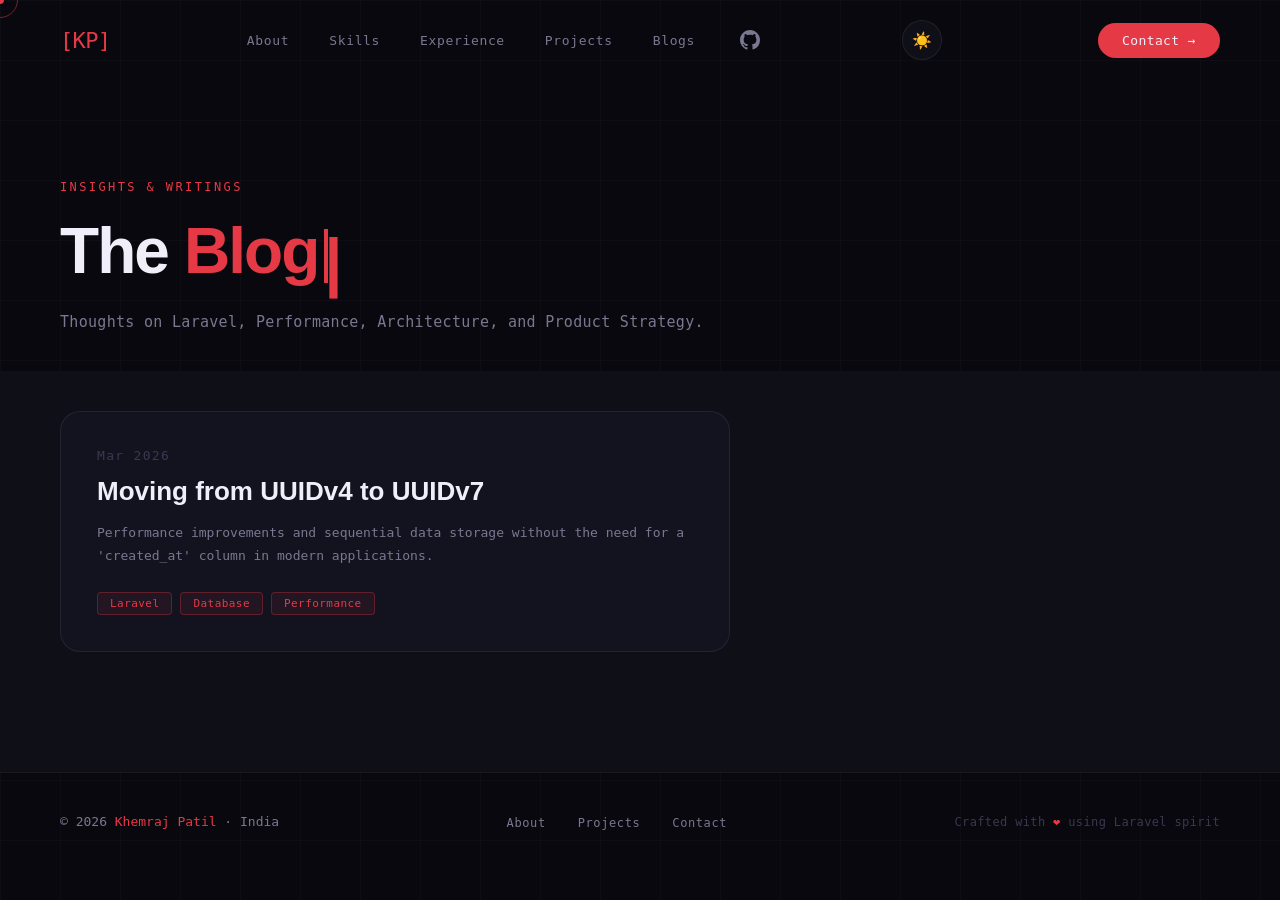
==== commit 32ca6afa: "Fix: Ui changes" ====
--- a/blogs.html
+++ b/blogs.html
@@ -51,6 +51,10 @@
     <a href="index.html#experience" onclick="closeDrawer()">Experience</a>
     <a href="index.html#projects" onclick="closeDrawer()">Projects</a>
     <a href="blogs.html" onclick="closeDrawer()">Blogs</a>
+    <a href="https://github.com/scorpikhemraj" target="_blank" rel="noopener noreferrer" style="display:flex;align-items:center;gap:8px;margin:15px 0" aria-label="GitHub">
+      <svg height="24" width="24" viewBox="0 0 16 16" fill="currentColor"><path d="M8 0C3.58 0 0 3.58 0 8c0 3.54 2.29 6.53 5.47 7.59.4.07.55-.17.55-.38 0-.19-.01-.82-.01-1.49-2.01.37-2.53-.49-2.69-.94-.09-.23-.48-.94-.82-1.13-.28-.15-.68-.52-.01-.53.63-.01 1.08.58 1.23.82.72 1.21 1.87.87 2.33.66.07-.52.28-.87.51-1.07-1.78-.2-3.64-.89-3.64-3.95 0-.87.31-1.59.82-2.15-.08-.2-.36-1.02.08-2.12 0 0 .67-.21 2.2.82.64-.18 1.32-.27 2-.27.68 0 1.36.09 2 .27 1.53-1.04 2.2-.82 2.2-.82.44 1.1.16 1.92.08 2.12.51.56.82 1.27.82 2.15 0 3.07-1.87 3.75-3.65 3.95.29.25.54.73.54 1.48 0 1.07-.01 1.93-.01 2.2 0 .21.15.46.55.38A8.013 8.013 0 0016 8c0-4.42-3.58-8-8-8z"></path></svg>
+      GitHub
+    </a>
     <a href="index.html#contact" class="drawer-cta" onclick="closeDrawer()">Contact →</a>
   </div>
 
@@ -62,15 +66,19 @@
       <li><a href="index.html#skills">Skills</a></li>
       <li><a href="index.html#experience">Experience</a></li>
       <li><a href="index.html#projects">Projects</a></li>
-      <li><a href="blogs.html" style="color: var(--text);">Blogs</a></li>
-      <li><a href="index.html#contact">Contact</a></li>
+      <li><a href="blogs.html">Blogs</a></li>
+      <li>
+        <a href="https://github.com/scorpikhemraj" target="_blank" rel="noopener noreferrer" style="display:flex;align-items:center;padding:5px" aria-label="GitHub">
+          <svg height="20" width="20" viewBox="0 0 16 16" fill="currentColor"><path d="M8 0C3.58 0 0 3.58 0 8c0 3.54 2.29 6.53 5.47 7.59.4.07.55-.17.55-.38 0-.19-.01-.82-.01-1.49-2.01.37-2.53-.49-2.69-.94-.09-.23-.48-.94-.82-1.13-.28-.15-.68-.52-.01-.53.63-.01 1.08.58 1.23.82.72 1.21 1.87.87 2.33.66.07-.52.28-.87.51-1.07-1.78-.2-3.64-.89-3.64-3.95 0-.87.31-1.59.82-2.15-.08-.2-.36-1.02.08-2.12 0 0 .67-.21 2.2.82.64-.18 1.32-.27 2-.27.68 0 1.36.09 2 .27 1.53-1.04 2.2-.82 2.2-.82.44 1.1.16 1.92.08 2.12.51.56.82 1.27.82 2.15 0 3.07-1.87 3.75-3.65 3.95.29.25.54.73.54 1.48 0 1.07-.01 1.93-.01 2.2 0 .21.15.46.55.38A8.013 8.013 0 0016 8c0-4.42-3.58-8-8-8z"></path></svg>
+        </a>
+      </li>
     </ul>
     <!-- Fix #2: "Hire Me" scrolls to contact form, no raw mailto -->
     <div class="theme-toggle" onclick="toggleTheme()" aria-label="Toggle Theme">
       <span class="sun">☀️</span>
       <span class="moon">🌙</span>
     </div>
-    <a href="index.html#contact" class="nav-cta">Hire Me →</a>
+    <a href="index.html#contact" class="nav-cta">Contact →</a>
     <button class="nav-hamburger" id="nav-hamburger" aria-label="Toggle menu" onclick="toggleDrawer()">
       <span></span><span></span><span></span>
     </button>
--- a/assets/css/style.css
+++ b/assets/css/style.css
@@ -267,6 +267,136 @@
       box-shadow: 0 0 24px var(--red-glow);
     }
 
+    .btn-teal {
+      background: var(--teal);
+      color: #08080E;
+      font-weight: 600;
+    }
+
+    .btn-teal:hover {
+      background: #39D6C7;
+      box-shadow: 0 0 24px var(--teal-glow);
+    }
+
+    /* ── AVAILABILITY BADGE ── */
+    .availability-badge {
+      display: inline-flex;
+      align-items: center;
+      gap: 8px;
+      background: rgba(46, 196, 182, 0.1);
+      border: 1px solid rgba(46, 196, 182, 0.2);
+      color: var(--teal);
+      padding: 6px 14px;
+      border-radius: 999px;
+      font-size: 11px;
+      font-family: var(--font-mono);
+      letter-spacing: 0.05em;
+      margin-bottom: 20px;
+    }
+
+    .availability-dot {
+      width: 8px;
+      height: 8px;
+      background: var(--teal);
+      border-radius: 50%;
+      box-shadow: 0 0 8px var(--teal);
+      animation: pulse 2s infinite;
+    }
+
+    @keyframes pulse {
+      0% { opacity: 1; transform: scale(1); }
+      50% { opacity: 0.5; transform: scale(1.2); }
+      100% { opacity: 1; transform: scale(1); }
+    }
+
+    /* ── TESTIMONIALS ── */
+    .testimonials-grid {
+      display: grid;
+      grid-template-columns: repeat(auto-fit, minmax(300px, 1fr));
+      gap: 30px;
+      margin-top: 50px;
+    }
+
+    .testimonial-card {
+      background: var(--bg2);
+      border: 1px solid var(--border);
+      padding: 40px;
+      border-radius: 20px;
+      position: relative;
+    }
+
+    .testimonial-quote {
+      font-size: 18px;
+      line-height: 1.6;
+      font-style: italic;
+      margin-bottom: 24px;
+      color: var(--text);
+    }
+
+    .testimonial-author {
+      display: flex;
+      align-items: center;
+      gap: 15px;
+    }
+
+    .author-info .name {
+      font-weight: 600;
+      color: var(--text);
+    }
+
+    .author-info .role {
+      font-size: 12px;
+      color: var(--muted);
+      margin-top: 4px;
+    }
+
+    /* ── BLOG PREVIEW ── */
+    .blog-preview-grid {
+      display: grid;
+      grid-template-columns: repeat(auto-fit, minmax(300px, 1fr));
+      gap: 30px;
+      margin-top: 50px;
+    }
+
+    .blog-item {
+      text-decoration: none;
+      display: block;
+      background: var(--bg2);
+      border: 1px solid var(--border);
+      padding: 30px;
+      border-radius: 20px;
+      transition: all 0.3s ease;
+    }
+
+    .blog-item:hover {
+      border-color: var(--teal);
+      transform: translateY(-5px);
+    }
+
+    .blog-tag {
+      font-family: var(--font-mono);
+      font-size: 10px;
+      color: var(--teal);
+      text-transform: uppercase;
+      letter-spacing: 0.1em;
+      margin-bottom: 12px;
+      display: block;
+    }
+
+    .blog-title {
+      font-size: 20px;
+      font-weight: 700;
+      margin-bottom: 15px;
+      color: var(--text);
+      line-height: 1.3;
+    }
+
+    .blog-snippet {
+      font-size: 14px;
+      color: var(--muted);
+      line-height: 1.6;
+    }
+
     /* ── HAMBURGER ── */
     .nav-hamburger {
       display: none;
@@ -2079,4 +2209,100 @@
         animation: none !important;
         transition: none !important;
       }
+    }
+
+    /* ── MODAL ── */
+    .modal-overlay {
+      position: fixed;
+      inset: 0;
+      background: rgba(8, 8, 14, 0.8);
+      backdrop-filter: blur(10px);
+      z-index: 1000;
+      opacity: 0;
+      pointer-events: none;
+      transition: opacity 0.4s;
+    }
+
+    .modal {
+      position: fixed;
+      top: 50%;
+      left: 50%;
+      transform: translate(-50%, -50%) scale(0.95);
+      width: 90%;
+      max-width: 800px;
+      max-height: 85vh;
+      background: var(--bg2);
+      border: 1px solid var(--border);
+      border-radius: 24px;
+      z-index: 1001;
+      opacity: 0;
+      pointer-events: none;
+      transition: all 0.4s cubic-bezier(0.16, 1, 0.3, 1);
+      overflow-y: auto;
+      padding: 60px;
+    }
+
+    .modal.open,
+    .modal-overlay.open {
+      opacity: 1;
+      pointer-events: auto;
+    }
+
+    .modal.open {
+      transform: translate(-50%, -50%) scale(1);
+    }
+
+    .modal-content h2 {
+      font-size: 32px;
+      margin-bottom: 20px;
+      color: var(--text);
+    }
+
+    .modal-content .proj-meta {
+      display: flex;
+      gap: 15px;
+      margin-bottom: 30px;
+      flex-wrap: wrap;
+    }
+
+    .modal-content .abody {
+      font-size: 16px;
+      line-height: 1.8;
+      color: var(--text);
+      opacity: 0.9;
+    }
+
+    .modal-content .abody strong {
+      color: var(--teal);
+    }
+
+    .modal-close {
+      position: absolute;
+      top: 30px;
+      right: 30px;
+      background: var(--bg3);
+      border: none;
+      color: var(--text);
+      width: 40px;
+      height: 40px;
+      border-radius: 50%;
+      cursor: pointer;
+      display: flex;
+      align-items: center;
+      justify-content: center;
+      transition: background 0.2s;
+    }
+
+    .modal-close:hover {
+      background: var(--border);
+    }
+
+    .modal-cta {
+      margin-top: 40px;
+      display: inline-block;
+    }
+
+    @media (max-width: 768px) {
+      .modal { padding: 40px 24px; width: 95%; }
+      .modal-content h2 { font-size: 24px; }
     }
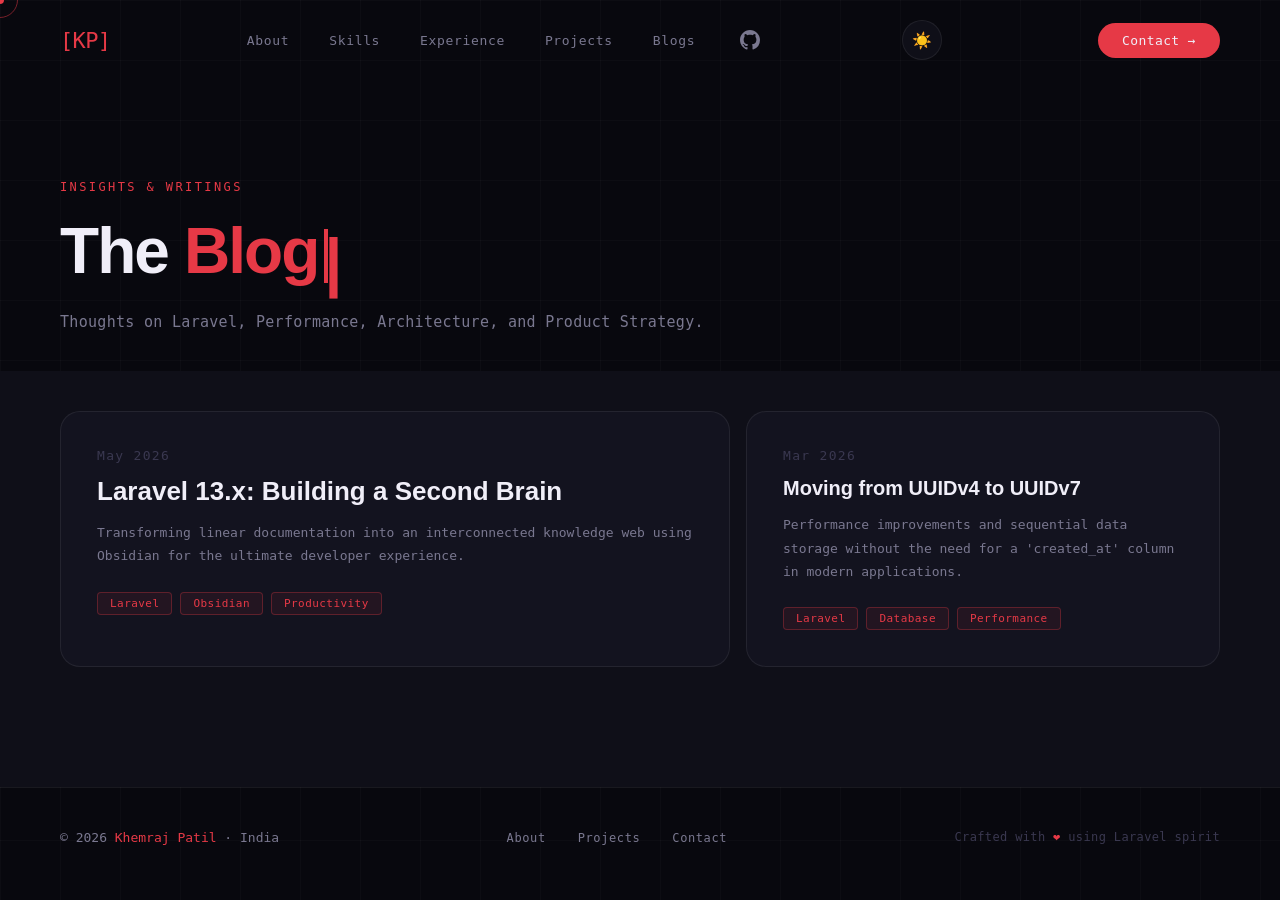
==== commit 38399623: "Add new blog laravel" ====
--- a/blogs.html
+++ b/blogs.html
@@ -21,6 +21,34 @@
            frame-ancestors 'none';" />
   <!-- Fix #7: robots meta -->
   <meta name="robots" content="index, follow, noarchive" />
+  <meta name="description" content="Technical insights on Laravel performance, system architecture, and building a second brain. Articles by Khemraj Patil." />
+  
+  <!-- Open Graph / Facebook -->
+  <meta property="og:type" content="website" />
+  <meta property="og:url" content="https://khemrajhub.in/blogs.html" />
+  <meta property="og:title" content="Blog — Khemraj Patil" />
+  <meta property="og:description" content="Insights on Laravel, Performance, Architecture, and Product Strategy." />
+  <meta property="og:image" content="https://khemrajhub.in/assets/img/og-preview.png" />
+
+  <!-- Twitter -->
+  <meta property="twitter:card" content="summary_large_image" />
+  <meta property="twitter:title" content="Blog — Khemraj Patil" />
+  <meta property="twitter:description" content="Insights on Laravel, Performance, Architecture, and Product Strategy." />
+  <meta property="twitter:image" content="https://khemrajhub.in/assets/img/og-preview.png" />
+
+  <script type="application/ld+json">
+  {
+    "@context": "https://schema.org",
+    "@type": "Blog",
+    "name": "Khemraj Patil's Blog",
+    "url": "https://khemrajhub.in/blogs.html",
+    "description": "Thoughts on Laravel, Performance, Architecture, and Product Strategy.",
+    "publisher": {
+      "@type": "Person",
+      "name": "Khemraj Patil"
+    }
+  }
+  </script>
 
   <link rel="preconnect" href="https://fonts.googleapis.com" />
   <link rel="preconnect" href="https://fonts.gstatic.com" crossorigin />
@@ -94,7 +122,17 @@
 <!-- BLOG LIST -->
 <section id="blog-list" style="padding: 40px 60px 120px; background: var(--bg2);">
   <div class="bento-grid">
-    <a href="blog/uuid7.html" class="proj-card featured" style="text-decoration: none; display: block; cursor: pointer;">
+    <a href="blog/laravel-obsidian-brain.html" class="proj-card featured" style="text-decoration: none; display: block; cursor: pointer;">
+      <div class="proj-number" style="margin-bottom: 12px; font-size: 13px;">May 2026</div>
+      <h3 class="proj-title" style="color: var(--text);">Laravel 13.x: Building a Second Brain</h3>
+      <p class="proj-desc">Transforming linear documentation into an interconnected knowledge web using Obsidian for the ultimate developer experience.</p>
+      <div class="proj-tags">
+        <span class="proj-tag">Laravel</span>
+        <span class="proj-tag">Obsidian</span>
+        <span class="proj-tag">Productivity</span>
+      </div>
+    </a>
+    <a href="blog/uuid7.html" class="proj-card normal" style="text-decoration: none; display: block; cursor: pointer;">
       <div class="proj-number" style="margin-bottom: 12px; font-size: 13px;">Mar 2026</div>
       <h3 class="proj-title" style="color: var(--text);">Moving from UUIDv4 to UUIDv7</h3>
       <p class="proj-desc">Performance improvements and sequential data storage without the need for a 'created_at' column in modern applications.</p>
--- a/assets/css/style.css
+++ b/assets/css/style.css
@@ -503,6 +503,16 @@
       overflow: hidden;
       gap: 40px;
     }
+    
+    .hero-mesh {
+      position: absolute;
+      inset: 0;
+      width: 100%;
+      height: 100%;
+      z-index: 0;
+      pointer-events: none;
+      opacity: 0.4;
+    }
 
     .hero-left {
       display: flex;
@@ -1708,16 +1718,56 @@
       color: var(--red);
     }
 
-    /* ── SCROLL REVEAL ── */
+    /* ── NARRATIVE LAYER (Architectural Request Flow) ── */
+    .narrative-layer {
+      position: absolute;
+      top: 0;
+      left: 0;
+      width: 100%;
+      height: 100%;
+      pointer-events: none;
+      z-index: 0;
+      overflow: visible;
+    }
+
+    #narrative-path {
+      stroke: var(--red);
+      stroke-width: 1.5;
+      stroke-opacity: 0.2;
+      filter: drop-shadow(0 0 5px var(--red-glow));
+    }
+
+    #narrative-packet {
+      fill: var(--red);
+      filter: drop-shadow(0 0 8px var(--red));
+    }
+
+    /* ── SCROLL REVEAL (Controlled by Anime.js) ── */
     .reveal {
       opacity: 0;
-      transform: translateY(32px);
-      transition: opacity 0.7s ease, transform 0.7s ease;
-    }
-
-    .reveal.visible {
-      opacity: 1;
-      transform: translateY(0);
+      transform: translateY(30px);
+      will-change: opacity, transform;
+    }
+
+    /* Hero Initial States */
+    .hero-title, .hero-sub, .terminal, .hero-badges, .hero-ctas, .scroll-hint,
+    .skill-card, .exp-timeline, .exp-detail {
+      opacity: 0;
+      transform: translateY(20px);
+      will-change: opacity, transform;
+    }
+
+    /* Skills Stagger Initial State */
+    .chip {
+      opacity: 0;
+      transform: scale(0.9);
+      will-change: opacity, transform;
+    }
+
+    /* Stats Initial State */
+    .stat-number {
+      opacity: 0;
+      will-change: opacity;
     }
 
     /* ══════════════════════════════════════
